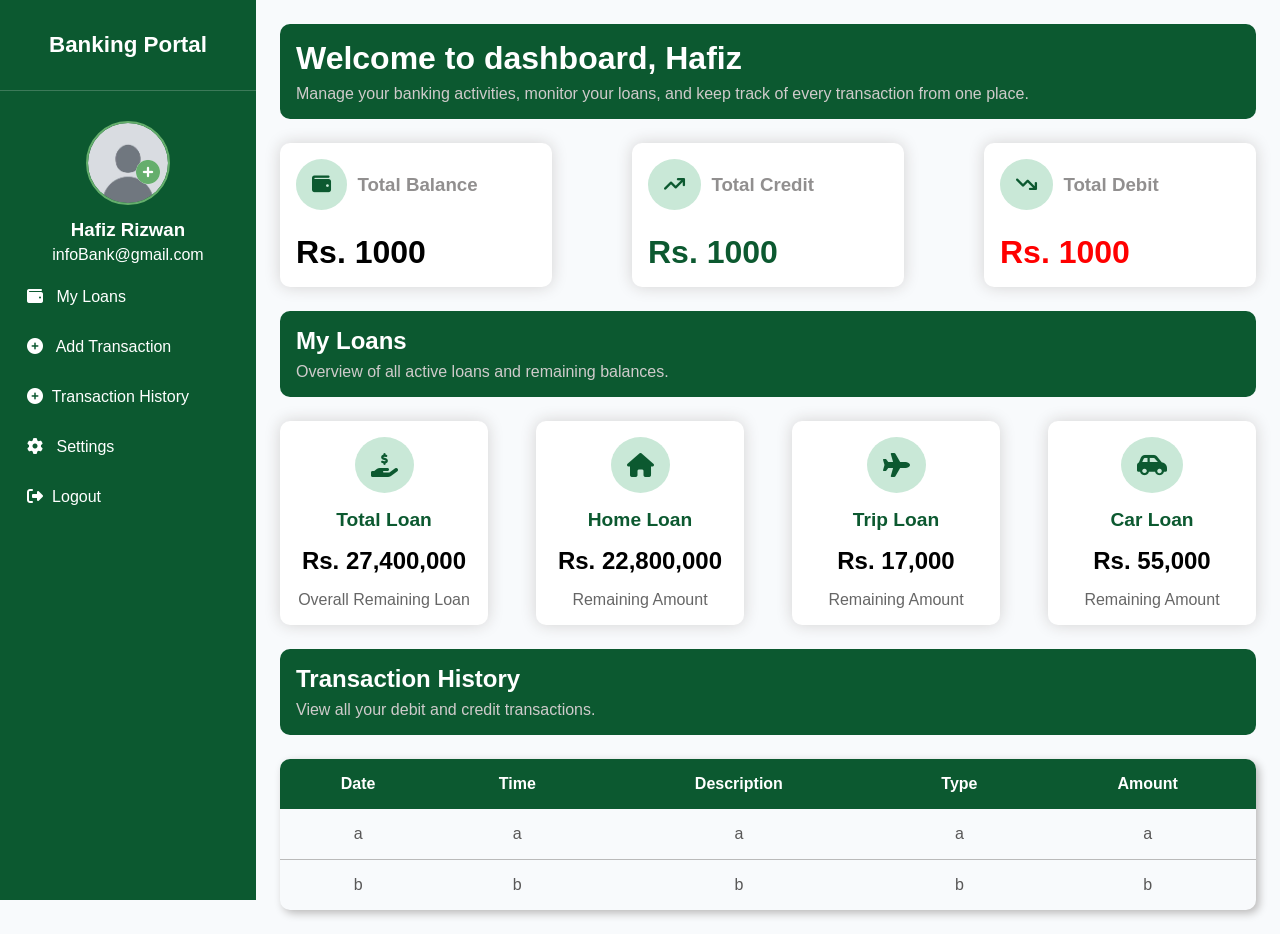
==== assets/pages/dashboard.html @ 5d1532be "Updated" ====
<!DOCTYPE html>
<html lang="en">

<head>
    <meta charset="UTF-8">
    <meta name="viewport" content="width=device-width, initial-scale=1.0">
    <link rel="stylesheet" href="https://cdnjs.cloudflare.com/ajax/libs/font-awesome/6.5.1/css/all.min.css"
        integrity="sha512-DTOQO9RWCH3ppGqcWaEA1BIZOC6xxalwEsw9c2QQeAIftl+Vegovlnee1c9QX4TctnWMn13TZye+giMm8e2LwA=="
        crossorigin="anonymous" referrerpolicy="no-referrer" />
    <link rel="stylesheet" href="../css/dashboard.css">
    <title>Dashboard</title>
</head>

<body>
    <header>
        <div class="header-container">

            <div class="bname">
                <h1>Banking Portal</h1>
            </div>

            <div class="hamburger" id="hamburger">
                <span></span>
                <span></span>
                <span></span>
            </div>

            <nav id="nav-menu">
                <!-- Mobile Dropdown me user info sab se upar dikhegi -->
                <div class="info">
                    <img src="../images/default_user.png" alt="user">
                    <button><i class="fa-solid fa-circle-plus" style="color: rgb(101, 174, 108);"></i></button>
                    <h3>Hafiz Rizwan</h3>
                    <p>infoBank@gmail.com</p>
                </div>

                <ul>
                    <li><a href="#loan"><i class="fa-solid fa-wallet" style="color: white;"></i>&nbsp; &nbsp;My Loans</a></li>
                    <li><a href=""><i class="fa-solid fa-circle-plus" style="color: white"></i>&nbsp; &nbsp;Add Transaction</a></li>
                    <li><a href="#history"><i class="fa-solid fa-circle-plus" style="color: white;"></i>&nbsp;&nbsp;Transaction History</a></li>
                    <li><a href=""><i class="fa-solid fa-gear" style="color: white;"></i>&nbsp; &nbsp;Settings</a></li>
                    <li><a href=""><i class="fa-solid fa-right-from-bracket" style="color: white;"></i>&nbsp;&nbsp;Logout</a></li>
                </ul>
            </nav>
        </div>
    </header>

    <main>
        <div class="container">

            <div class="welcome">
                <h1>Welcome to dashboard, Hafiz</h1>
                <p>Manage your banking activities, monitor your loans, and keep track of every transaction from one
                    place.</p>
            </div>

            <div class="cards">
                <div class="c1">
                    <h3><i class="fa-solid fa-wallet" style="color: #0c5930;"></i>&nbsp;&nbsp;Total Balance</h3>
                    <h2>Rs. 1000</h2>
                </div>

                <div class="c2">
                    <h3><i class="fa-solid fa-arrow-trend-up" style="color: #0c5930;"></i>&nbsp;&nbsp;Total Credit</h3>
                    <h2>Rs. 1000</h2>
                </div>

                <div class="c3">
                    <h3><i class="fa-solid fa-arrow-trend-down" style="color: #0c5930;"></i>&nbsp;&nbsp;Total Debit</h3>
                    <h2>Rs. 1000</h2>
                </div>
            </div>

            <div class="loan" id="loan">
                <h2>My Loans</h2>
                <p>Overview of all active loans and remaining balances.</p>
            </div>

            <div class="lcards">
                <div class="l1">
                    <i class="fa-solid fa-hand-holding-dollar" style="color: #0c5930;"></i>
                    <h3>Total Loan</h3>
                    <h2>Rs. 27,400,000</h2>
                    <p>Overall Remaining Loan</p>
                </div>

                <div class="l2">
                    <i class="fa-solid fa-house" style="color: #0c5930;"></i>
                    <h3>Home Loan</h3>
                    <h2>Rs. 22,800,000</h2>
                    <p>Remaining Amount</p>
                </div>

                <div class="l3">
                    <i class="fa-solid fa-plane" style="color: #0c5930;"></i>
                    <h3>Trip Loan</h3>
                    <h2>Rs. 17,000</h2>
                    <p>Remaining Amount</p>
                </div>

                <div class="l4">
                    <i class="fa-solid fa-car-side" style="color: #0c5930;"></i>
                    <h3>Car Loan</h3>
                    <h2>Rs. 55,000</h2>
                    <p>Remaining Amount</p>
                </div>
            </div>

            <div class="history" id="history">
                <h2>Transaction History</h2>
                <p>View all your debit and credit transactions.</p>
            </div>

            <div class="data">
                <table>
                    <thead>
                        <tr>
                            <th>Date</th>
                            <th>Time</th>
                            <th>Description</th>
                            <th>Type</th>
                            <th>Amount</th>
                        </tr>
                    </thead>

                    <tbody>
                        <tr>
                            <td>a</td>
                            <td>a</td>
                            <td>a</td>
                            <td>a</td>
                            <td>a</td>
                        </tr>
                        <tr>
                            <td>b</td>
                            <td>b</td>
                            <td>b</td>
                            <td>b</td>
                            <td>b</td>
                        </tr>
                    </tbody>
                </table>
            </div>
        </div>
    </main>



    <div class="popup-overlay">
        <div class="popup-box">
            <div class="head">
                <h1>Add Transaction</h1>
                <p><i class="fa-regular fa-circle-xmark"></i></p>
            </div>

            <form action="">
                <div class="dt">
                    <label for="amount">Amount</label>
                    <input type="number" name="amount" id="amount" placeholder="Enter amount" required>

                    <label for="des">Description</label>
                    <input type="text" name="des" id="des" placeholder="Salary, Shoping, Bills">
                </div>

                <h3>Transaction Type</h3>

                <div class="rbtn">
                    <input type="radio" name="trans" id="credit" value="credit">
                    <label for="credit">Credit</label>
                    <input type="radio" name="trans" id="debit" value="debit">
                    <label for="debit">Debit</label>
                </div>
            </form>

            <div class="btn">
                <button id="cancel">Cancel</button>
                <button id="save">Save Transaction</button>
            </div>
        </div>
    </div>


    <script>
        const hamburger = document.getElementById('hamburger');
        const navMenu = document.getElementById('nav-menu');

        hamburger.addEventListener('click', () => {
            navMenu.classList.toggle('active');
        });

        document.querySelectorAll('#nav-menu a').forEach(link => {
            link.addEventListener('click', () => {
                navMenu.classList.remove('active');
            });
        });
    </script>
</body>

</html>
---- assets/css/dashboard.css ----
*{
    margin: 0;
    padding: 0;
    box-sizing: border-box;
    font-family: Arial, Helvetica, sans-serif;
}

body{
    background-color: #F8FAFC;
}

.header-container{
    display: flex;
    flex-direction: column;
    width: 20%;
    height: 100vh;
    background-color: #0c5930;
    position: fixed;
    left: 0;
    top: 0;
    bottom: 0;
}


.bname{
    width: 100%;
    padding: 2rem;
    margin-bottom: 1rem;
    border-bottom: 1px solid rgba(255,255,255,0.2);
}

.bname h1{
    font-size: 1.4rem;
    color: white;
    text-align: center;
}

.info{
    display: flex;
    flex-direction: column;
    align-items: center;
    width: 100%;
}

.info img{
    width: 5rem;
    height: 5rem;
    border-radius: 50%;
    outline: 2px solid rgb(101, 174, 108);
    margin-bottom: 1rem;
}

.info button{
    position: absolute;
    left: 8.5rem;
    top: 10rem;
    background: transparent;
    border: none;
}

.info button .fa-circle-plus{
    font-size: 1.5rem;
    background-color: white;
    border-radius: 50%;
}


.info h3{
    color: white;
    margin-bottom: 0.3rem;
}

.info p{
    color: white;
    font-size: 1rem;
    margin-bottom: 1rem;
}

nav{
    display: flex;
    flex-direction: column;
    width: 100%;
    padding: 1rem;
}

nav ul{
    list-style: none;
}

nav ul li{
    width: 100%;
    margin-bottom: 1rem;
    border-radius: 5px;
    padding: 0.5rem 0.7rem;
}

nav ul li:hover{
    opacity: 0.8;
    border: 1px solid white;
}

nav ul li a{
    text-decoration: none;
    color: white;
}



/* Hamburger Icon Styling (Hidden on Desktop) */
.hamburger {
    display: none;
    flex-direction: column;
    justify-content: space-between;
    width: 30px;
    height: 21px;
    cursor: pointer;
}

.hamburger span {
    display: block;
    height: 3px;
    width: 100%;
    background-color: #fff;
    border-radius: 3px;
    transition: all 0.3s ease-in-out;
}


.container{
    width: 80%;
    margin-left: 20%;
    padding: 1.5rem;
}

.welcome,.loan, .history{
    width: 100%;
    background-color: #0c5930;
    padding: 1rem;
    border-radius: 10px;
    margin-bottom: 1.5rem;
}

.welcome h1{
    color: white;
    font-size: 2rem;
    margin-bottom: 0.5rem;
}

.loan h2, .history h2{
    color: white;
    font-size: 1.5rem;
    margin-bottom: 0.5rem;
}

.welcome p, .loan p, .history p{
    color: rgb(207, 203, 203);
    font-size: 1rem;
}

.cards{
    display: flex;
    justify-content: space-between;
    margin-bottom: 1.5rem;
}

.c1,.c2,.c3{
    background-color: white;
    padding: 1rem;
    border-radius: 10px;
    width: 17rem;
    box-shadow: 0 0 1rem rgb(211, 210, 210);
}


.c1 h3,.c2 h3, .c3 h3{
    margin-bottom: 1.5rem;
    color: rgb(145, 143, 143);
}

.c1 .fa-wallet, .fa-arrow-trend-up, .fa-arrow-trend-down{
    background-color: #c9e8d7;
    padding: 1rem;
    border-radius: 50%;
}

.c1 h2{
    color: black;
    font-size: 2rem;
}

.c2 h2{
    color: #0c5930;
    font-size: 2rem;
}

.c3 h2{
    color: red;
    font-size: 2rem;
}


.c1:hover, .c2:hover, .c3:hover{
    transform: scale(1.02);
    transition: all 0.3s ease-in-out;
    cursor: pointer;
}


.lcards{
    display: flex;
    justify-content: space-between;
    margin-bottom: 1.5rem;
}


.l1,.l2,.l3,.l4{
    background-color: white;
    padding: 1rem;
    border-radius: 10px;
    width: 13rem;
    box-shadow: 0 0 1rem rgb(211, 210, 210);
    text-align: center;
}


.fa-hand-holding-dollar, .fa-house, .fa-car-side, .fa-plane{
    background-color: #c9e8d7;
    font-size: 1.5rem;
    padding: 1rem;
    border-radius: 50%;
    margin-bottom: 1rem;
}

.l1 h3, .l2 h3, .l3 h3, .l4 h3{
    color: #0c5930;
    font-size: 1.2rem;
    margin-bottom: 1rem;
}


.l1 h2, .l2 h2, .l3 h2, .l4 h2{
    color: black;
    font-size: 1.5rem;
    margin-bottom: 1rem;
}

.l1 p, .l2 p, .l3 p, .l4 p{
    color: rgb(102, 102, 102);
    font-size: 1rem;
}


.l1:hover, .l2:hover, .l3:hover, .l4:hover{
    transform: scale(1.02);
    transition: all 0.3s ease-in-out;
    cursor: pointer;
}


table{
    width: 100%;
    border-collapse: collapse;
    overflow: hidden;
    border-radius: 10px;
    box-shadow: 0.2rem 0.2rem 0.5rem rgb(186, 185, 185);
}

th{
    color: white;
    background-color: #0c5930;
    padding: 1rem;
    text-align: center;
}


tbody tr:first-child:not(:only-child) {
    border-bottom: 1px solid rgb(186, 186, 186);
}

td{
    color: rgb(88, 87, 87);
    padding: 1rem;
    text-align: center;
}








.popup-overlay{
    position: fixed;
    top: 0;
    left: 0;
    width: 100%;
    height: 100%;
    background: rgba(0, 0, 0, 0.5); /* Black overlay with transparency */
    display: none;                  /* Default me hidden rahega */
    justify-content: center;
    align-items: center;
    z-index: 2000;                  /* Sab se upar dikhane ke liye */
}


.popup-box {
    background: white;
    padding: 20px;
    border-radius: 8px;
    text-align: center;
    box-shadow: 0px 4px 10px rgba(0,0,0,0.3);
    width: 40%;
}

.head{
    display: flex;
    justify-content: space-between;
}

.head h1{
    color: #0c5930;
    font-size: 2rem;
    margin-bottom: 1rem;
}

.fa-circle-xmark{
    font-size: 1.5rem;
    color: #0c5930;
}


.fa-circle-xmark:hover{
    opacity: 0.8;
}


.dt label{
    display: block;
    color: black;
    font-weight: bold;
    font-size: 1rem;
    margin-bottom: 4px;
    text-align: left;
}


.dt input{
    display: block;
    width: 100%;
    padding: 0.5rem 0.5rem;
    border-radius: 5px;
    outline: none;
    border: 1px solid #818181;
    margin-bottom: 1rem;
}

form h3{
    text-align: left;
    color: black;
    font-size: 1.5rem;
    margin-bottom: 0.5rem;
}


.rbtn{
    display: flex;
    justify-content: flex-start;
}

.rbtn input{
    margin-right: 0.5rem;
}

.rbtn label{
    margin-right: 1rem;
}

.btn{
    display: flex;
    justify-content: flex-end;
    margin-top: 1.5rem;
    gap: 1rem;
}

#cancel{
    padding: 0.7rem 1.2rem;
    background-color: #b4b4b4;
    border: none;
    color: black;
    border-radius: 5px;
}


#save{
    padding: 0.7rem 1.2rem;
    background-color: #0c5930;
    border: none;
    color: white;
    border-radius: 5px;
}


#cancel:hover, #save:hover{
    opacity: 0.8;
}


/* Responsiveness */
@media screen and (max-width: 768px) {
    
    /* 1. Header ko slim top bar banana */
    .header-container {
        width: 100%;
        height: 50px;
        position: fixed;
        top: 0;
        left: 0;
        z-index: 1000;
        flex-direction: row;
        justify-content: space-between;
        align-items: center;
        padding: 0.8rem 1.2rem;
        border-bottom: 1px solid grey;
    }

    .bname {
        width: auto;
        padding: 0;
        margin-bottom: 0;
        border-bottom: none;
    }

    /* Hamburger show karna */
    .hamburger {
        display: flex;
    }

    /* 2. Dropdown Menu (Nav) styling */
    nav {
        position: absolute;
        top: 100%;
        left: 0;
        width: 100%;
        background-color: #106f3c;
        display: none; /* Mobile par by default hide rahega */
        flex-direction: column;
        align-items: center;
        padding: 1.5rem 1rem;
        box-shadow: 0 10px 15px rgba(0, 0, 0, 0.3);
        max-height: 85vh;
        overflow-y: auto;
    }

    /* Hamburger click hone par nav open hoga */
    nav.active {
        display: flex;
    }

    /* 3. Dropdown ke andar Info section ki styling */
    .info {
        position: relative;
        margin-bottom: 1rem;
        border-bottom: 1px solid rgba(255, 255, 255, 0.2);
        padding-bottom: 1rem;
    }

    .info button {
        position: absolute;
        left: 55%;
        top: 3.5rem;
    }

    nav ul {
        width: 100%;
    }

    nav ul li {
        text-align: center;
    }

    /* 4. Page content space fix */
    .container {
        width: 100%;
        margin-left: 0;
        margin-top: 4.5rem;
        padding: 1rem;
    }

    /* 5. Cards and Table Layout */
    .cards {
        flex-direction: column;
        gap: 1rem;
    }

    .c1, .c2, .c3 {
        width: 100%;
    }

    .lcards {
        display: grid;
        grid-template-columns: repeat(2, 1fr);
        gap: 1rem;
    }

    .l1, .l2, .l3, .l4 {
        width: 100%;
    }

    .data {
        width: 100%;
        overflow-x: auto;
    }

    table {
        min-width: 500px;
    }

    .popup-box {
        width: 90%;
        max-width: 400px;
    }
}

@media screen and (max-width: 480px) {
    .lcards {
        grid-template-columns: 1fr;
    }
}
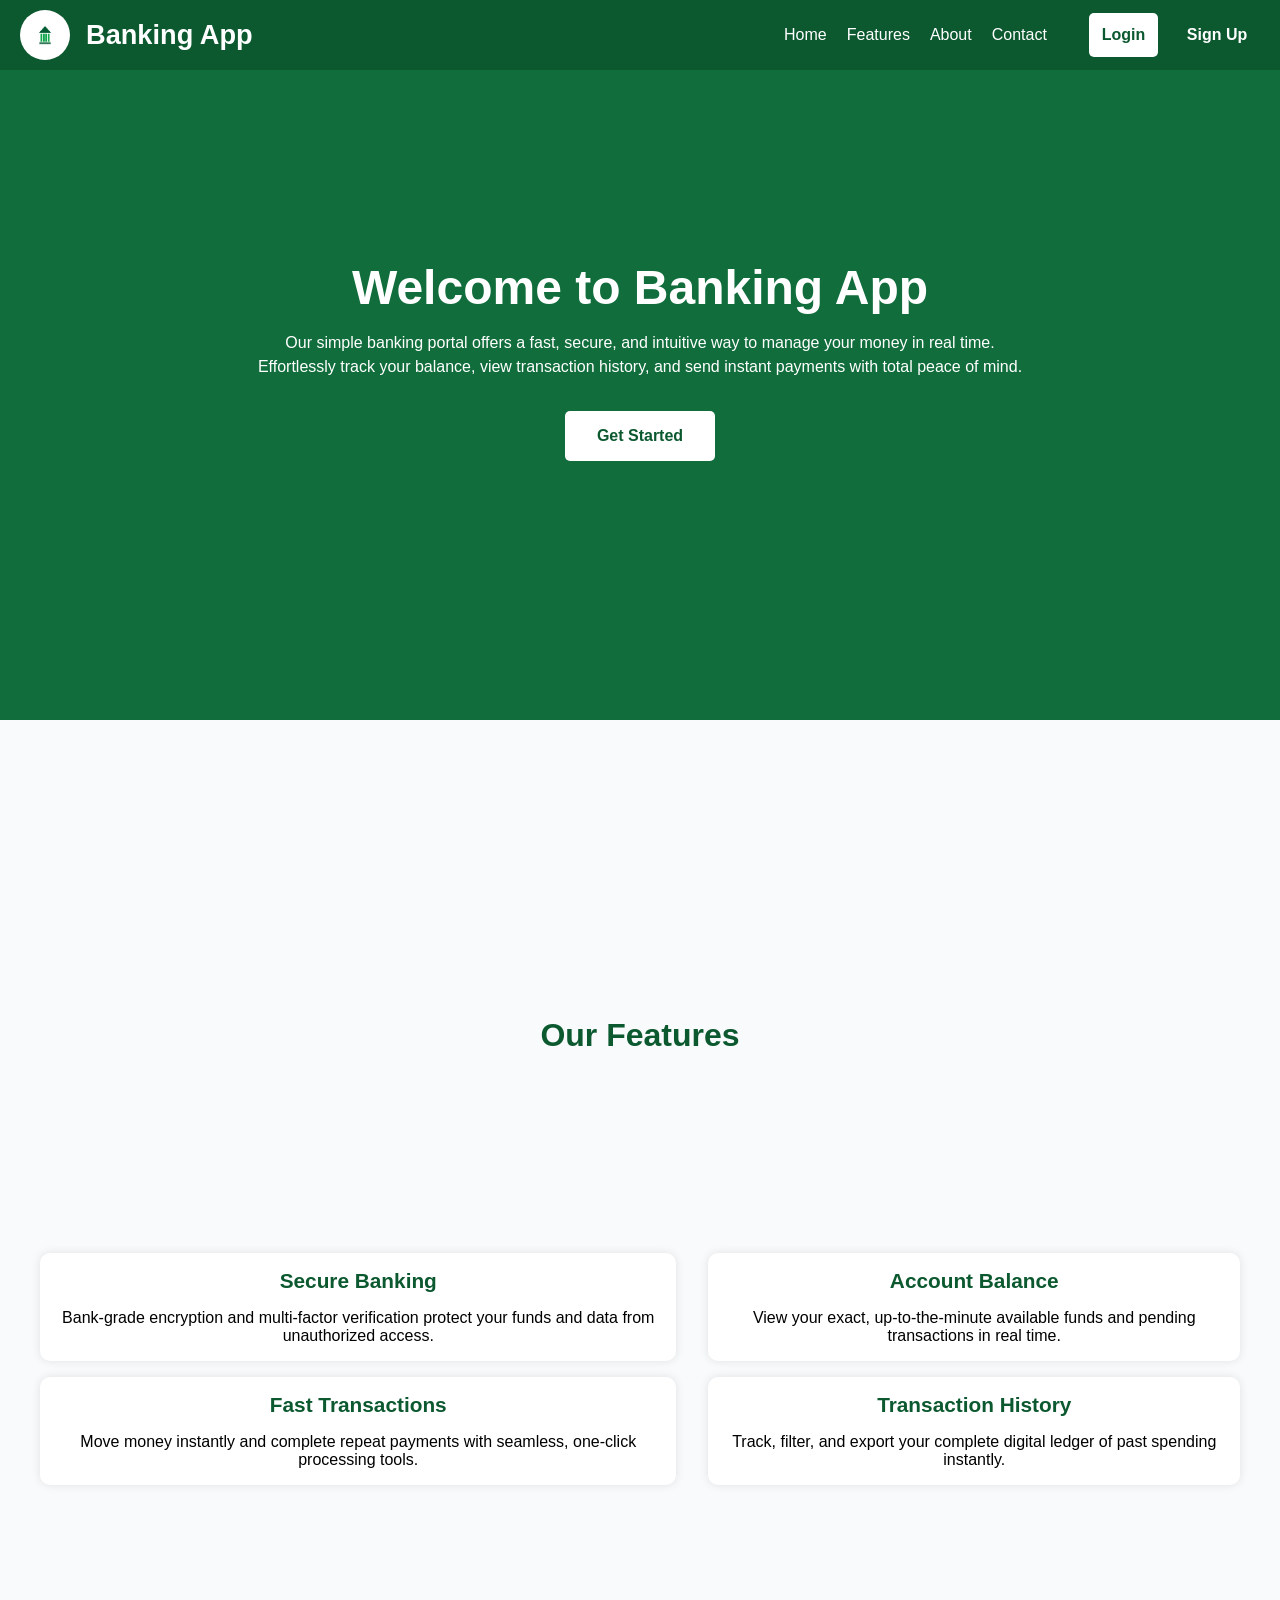
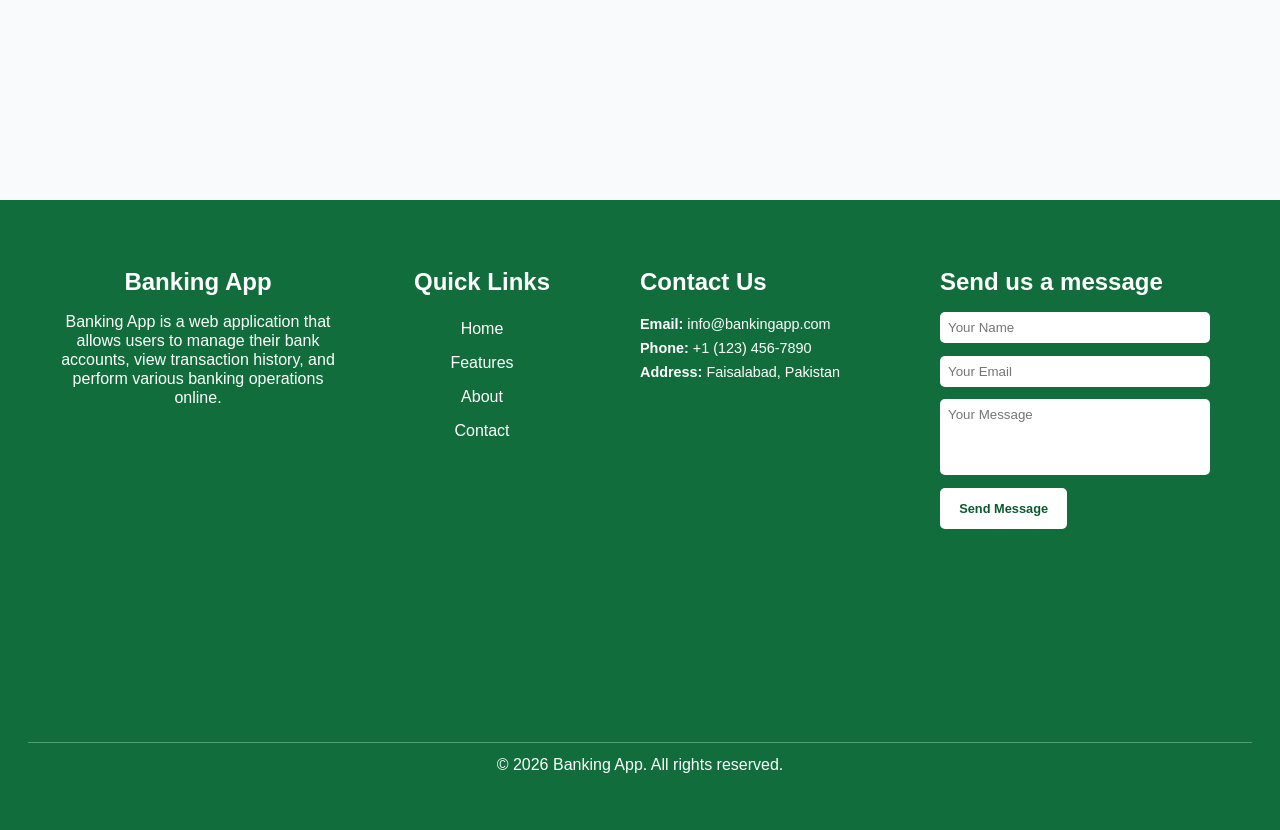
==== commit 956f20b2: "updated" ====
--- a/assets/pages/dashboard.html
+++ b/assets/pages/dashboard.html
@@ -28,18 +28,19 @@
             <nav id="nav-menu">
                 <!-- Mobile Dropdown me user info sab se upar dikhegi -->
                 <div class="info">
-                    <img src="../images/default_user.png" alt="user">
-                    <button><i class="fa-solid fa-circle-plus" style="color: rgb(101, 174, 108);"></i></button>
-                    <h3>Hafiz Rizwan</h3>
-                    <p>infoBank@gmail.com</p>
+                    <input type="file" id="imgInput" accept="image/*" hidden>
+                    <img id="profileImg" src="../images/default_user.png" alt="user">
+                    <button><i id="profileIcon" class="fa-solid fa-circle-plus" style="color: rgb(101, 174, 108);"></i></button>
+                    <h3 id="name">Hafiz Rizwan</h3>
+                    <p id="email">infoBank@gmail.com</p>
                 </div>
 
                 <ul>
                     <li><a href="#loan"><i class="fa-solid fa-wallet" style="color: white;"></i>&nbsp; &nbsp;My Loans</a></li>
-                    <li><a href=""><i class="fa-solid fa-circle-plus" style="color: white"></i>&nbsp; &nbsp;Add Transaction</a></li>
+                    <li id="transBtn"><a href=""><i class="fa-solid fa-circle-plus" style="color: white"></i>&nbsp; &nbsp;Add Transaction</a></li>
                     <li><a href="#history"><i class="fa-solid fa-circle-plus" style="color: white;"></i>&nbsp;&nbsp;Transaction History</a></li>
                     <li><a href=""><i class="fa-solid fa-gear" style="color: white;"></i>&nbsp; &nbsp;Settings</a></li>
-                    <li><a href=""><i class="fa-solid fa-right-from-bracket" style="color: white;"></i>&nbsp;&nbsp;Logout</a></li>
+                    <li id="logout"><a href=""><i class="fa-solid fa-right-from-bracket" style="color: white;"></i>&nbsp;&nbsp;Logout</a></li>
                 </ul>
             </nav>
         </div>
@@ -49,7 +50,7 @@
         <div class="container">
 
             <div class="welcome">
-                <h1>Welcome to dashboard, Hafiz</h1>
+                <h1 id="welcome">Welcome to dashboard, Hafiz</h1>
                 <p>Manage your banking activities, monitor your loans, and keep track of every transaction from one
                     place.</p>
             </div>
@@ -57,17 +58,17 @@
             <div class="cards">
                 <div class="c1">
                     <h3><i class="fa-solid fa-wallet" style="color: #0c5930;"></i>&nbsp;&nbsp;Total Balance</h3>
-                    <h2>Rs. 1000</h2>
+                    <h2 id="tbalance">Rs. 700</h2>
                 </div>
 
                 <div class="c2">
                     <h3><i class="fa-solid fa-arrow-trend-up" style="color: #0c5930;"></i>&nbsp;&nbsp;Total Credit</h3>
-                    <h2>Rs. 1000</h2>
+                    <h2 id="tcredit">Rs. 10</h2>
                 </div>
 
                 <div class="c3">
                     <h3><i class="fa-solid fa-arrow-trend-down" style="color: #0c5930;"></i>&nbsp;&nbsp;Total Debit</h3>
-                    <h2>Rs. 1000</h2>
+                    <h2 id="tdebit">Rs. 100</h2>
                 </div>
             </div>
 
@@ -123,20 +124,13 @@
                         </tr>
                     </thead>
 
-                    <tbody>
+                    <tbody id="body">
                         <tr>
-                            <td>a</td>
-                            <td>a</td>
-                            <td>a</td>
-                            <td>a</td>
-                            <td>a</td>
-                        </tr>
-                        <tr>
-                            <td>b</td>
-                            <td>b</td>
-                            <td>b</td>
-                            <td>b</td>
-                            <td>b</td>
+                            <td></td>
+                            <td></td>
+                            <td></td>
+                            <td></td>
+                            <td></td>
                         </tr>
                     </tbody>
                 </table>
@@ -146,14 +140,14 @@
 
 
 
-    <div class="popup-overlay">
+    <div class="popup-overlay" id="popup">
         <div class="popup-box">
             <div class="head">
                 <h1>Add Transaction</h1>
-                <p><i class="fa-regular fa-circle-xmark"></i></p>
+                <p><i class="fa-regular fa-circle-xmark" id="cross"></i></p>
             </div>
 
-            <form action="">
+            <form action="#" id="dataForm">
                 <div class="dt">
                     <label for="amount">Amount</label>
                     <input type="number" name="amount" id="amount" placeholder="Enter amount" required>
@@ -170,30 +164,18 @@
                     <input type="radio" name="trans" id="debit" value="debit">
                     <label for="debit">Debit</label>
                 </div>
+
+                <div class="btn">
+                    <button id="cancel">Cancel</button>
+                    <button id="save">Save Transaction</button>
+                </div>
             </form>
 
-            <div class="btn">
-                <button id="cancel">Cancel</button>
-                <button id="save">Save Transaction</button>
-            </div>
         </div>
     </div>
 
 
-    <script>
-        const hamburger = document.getElementById('hamburger');
-        const navMenu = document.getElementById('nav-menu');
-
-        hamburger.addEventListener('click', () => {
-            navMenu.classList.toggle('active');
-        });
-
-        document.querySelectorAll('#nav-menu a').forEach(link => {
-            link.addEventListener('click', () => {
-                navMenu.classList.remove('active');
-            });
-        });
-    </script>
+    <script type="module" src="../js/dashboard.js"></script>
 </body>
 
 </html>
--- a/assets/css/dashboard.css
+++ b/assets/css/dashboard.css
@@ -48,12 +48,13 @@
     border-radius: 50%;
     outline: 2px solid rgb(101, 174, 108);
     margin-bottom: 1rem;
+    object-fit: cover;
 }
 
 .info button{
     position: absolute;
-    left: 8.5rem;
-    top: 10rem;
+    left: 8.4rem;
+    top: 11rem;
     background: transparent;
     border: none;
 }
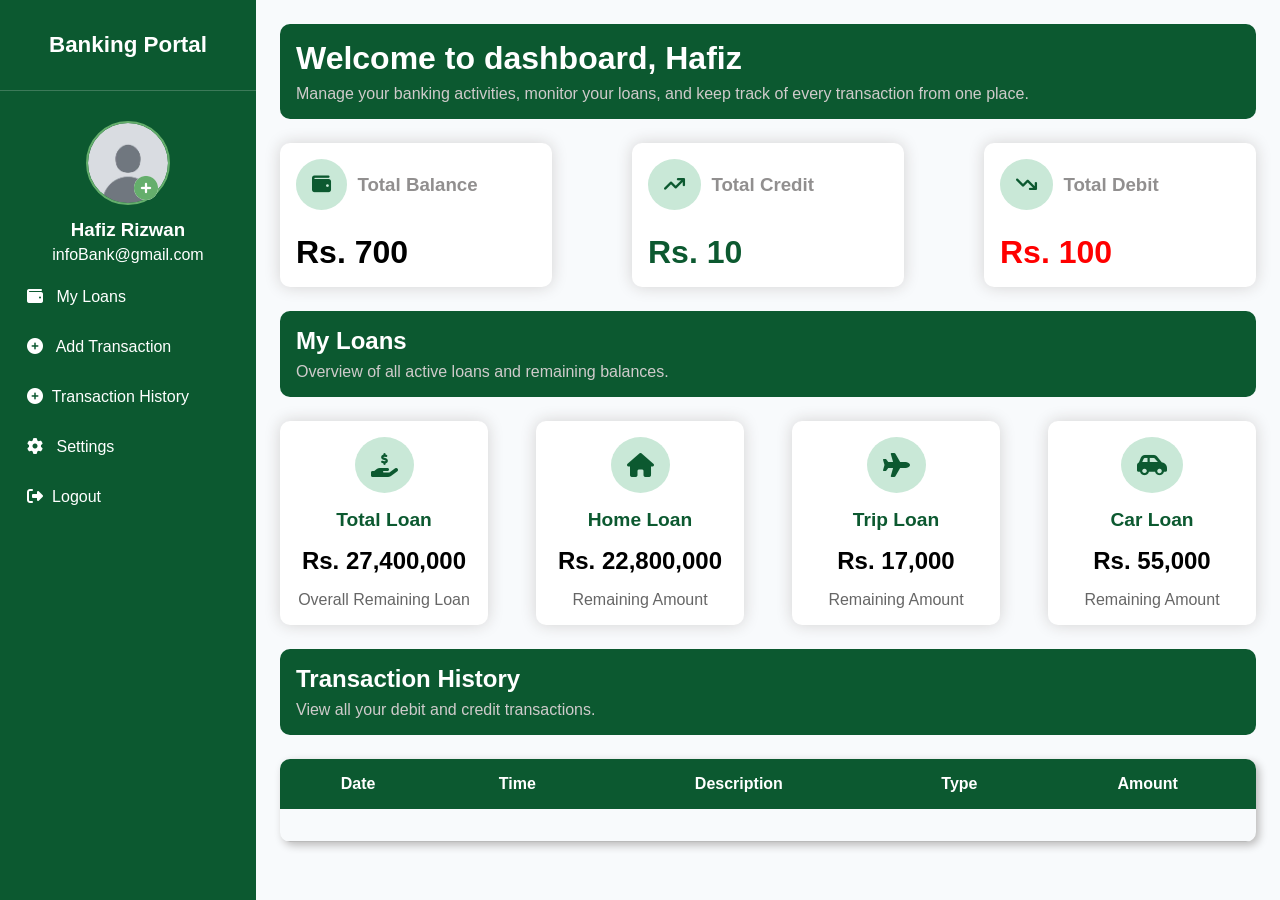
==== commit 5051b43d: "Updated" ====
--- a/assets/pages/dashboard.html
+++ b/assets/pages/dashboard.html
@@ -12,6 +12,8 @@
 </head>
 
 <body>
+
+    <!-- Header -->
     <header>
         <div class="header-container">
 
@@ -46,15 +48,18 @@
         </div>
     </header>
 
+    <!-- Main -->
     <main>
         <div class="container">
 
+            <!-- Welcome Div -->
             <div class="welcome">
                 <h1 id="welcome">Welcome to dashboard, Hafiz</h1>
                 <p>Manage your banking activities, monitor your loans, and keep track of every transaction from one
                     place.</p>
             </div>
 
+            <!-- Total Balance(Credit,Debit) Cards -->
             <div class="cards">
                 <div class="c1">
                     <h3><i class="fa-solid fa-wallet" style="color: #0c5930;"></i>&nbsp;&nbsp;Total Balance</h3>
@@ -72,11 +77,13 @@
                 </div>
             </div>
 
+            <!-- Loan Div -->
             <div class="loan" id="loan">
                 <h2>My Loans</h2>
                 <p>Overview of all active loans and remaining balances.</p>
             </div>
 
+            <!-- Loan Cards -->
             <div class="lcards">
                 <div class="l1">
                     <i class="fa-solid fa-hand-holding-dollar" style="color: #0c5930;"></i>
@@ -107,11 +114,13 @@
                 </div>
             </div>
 
+            <!-- History Div -->
             <div class="history" id="history">
                 <h2>Transaction History</h2>
                 <p>View all your debit and credit transactions.</p>
             </div>
 
+            <!-- History Table -->
             <div class="data">
                 <table>
                     <thead>
@@ -139,7 +148,7 @@
     </main>
 
 
-
+    <!-- For getting the transaction amount -->
     <div class="popup-overlay" id="popup">
         <div class="popup-box">
             <div class="head">
--- a/assets/css/dashboard.css
+++ b/assets/css/dashboard.css
@@ -274,9 +274,15 @@
 }
 
 
-tbody tr:first-child:not(:only-child) {
+/* tbody tr:first-child:not(:only-child) {
     border-bottom: 1px solid rgb(186, 186, 186);
-}
+} */
+
+
+tbody tr{
+    border-bottom: 1px solid rgb(186, 186, 186);
+}
+
 
 td{
     color: rgb(88, 87, 87);
